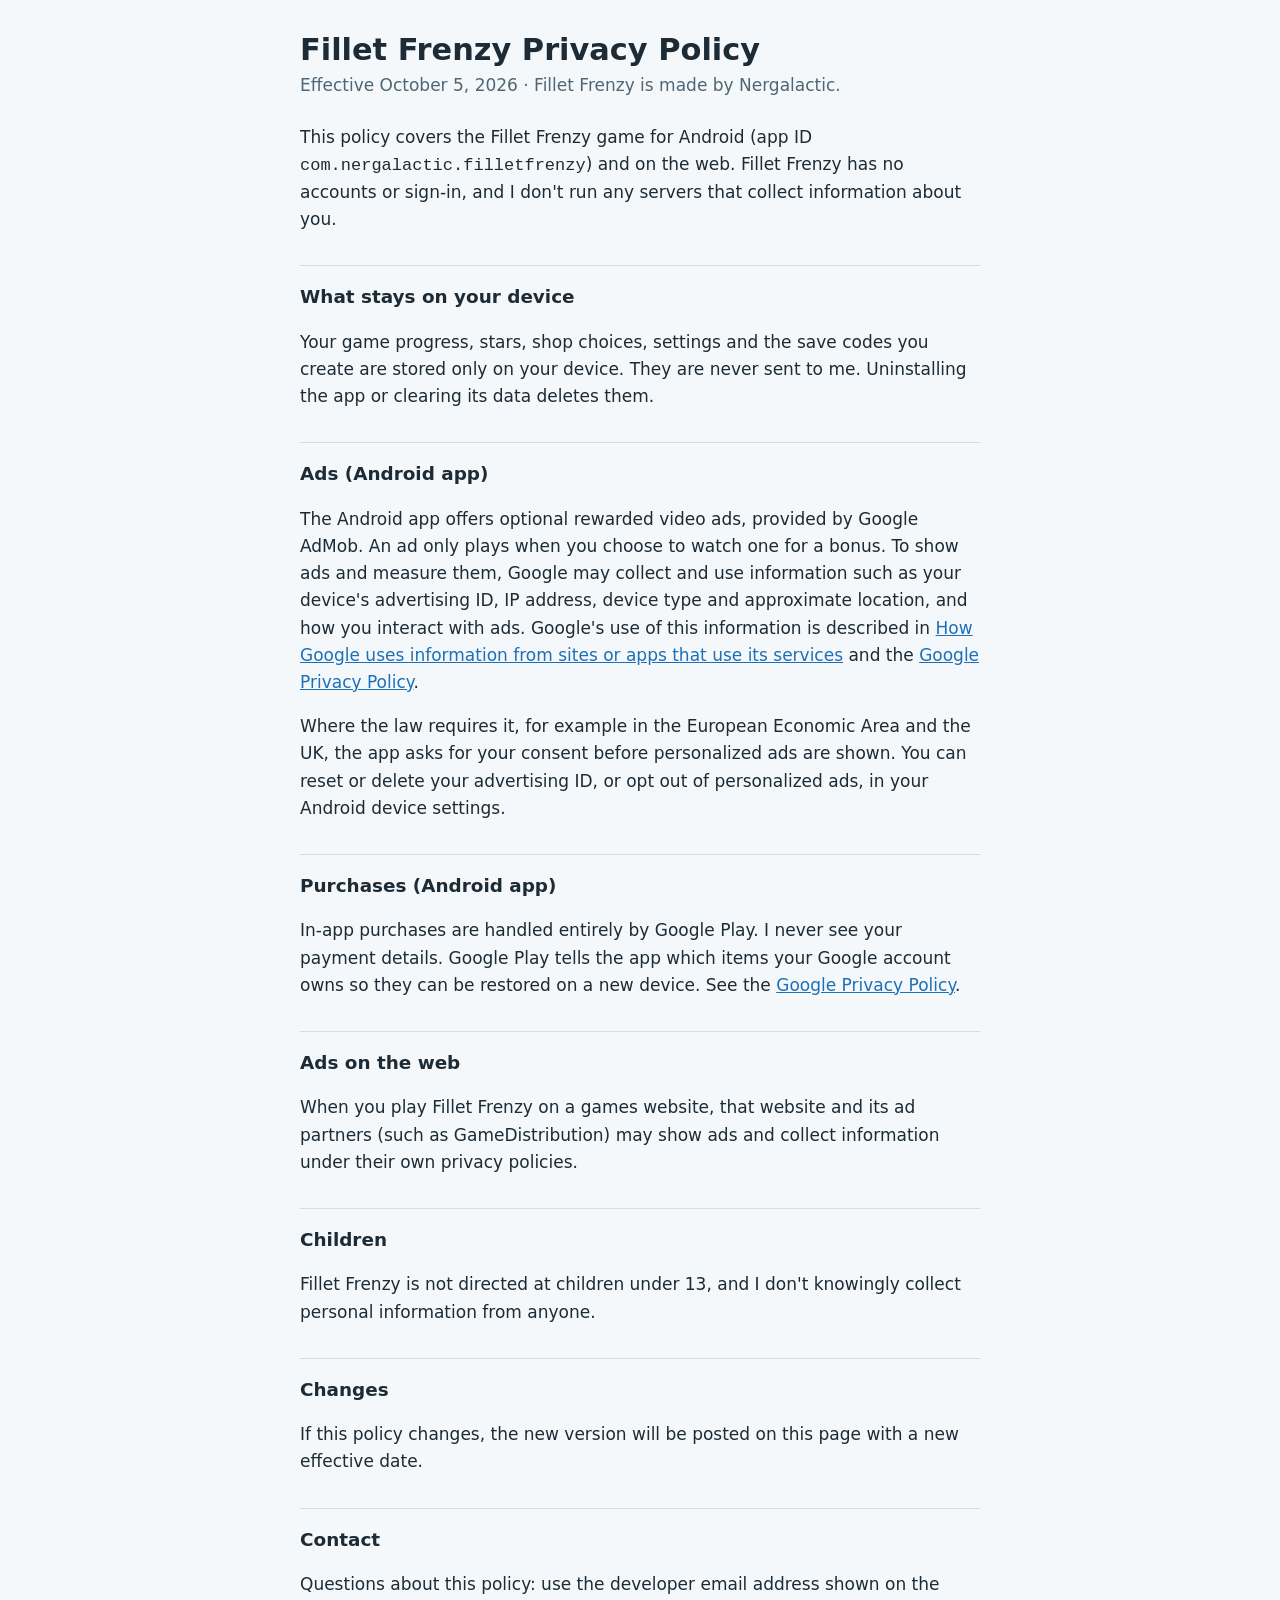
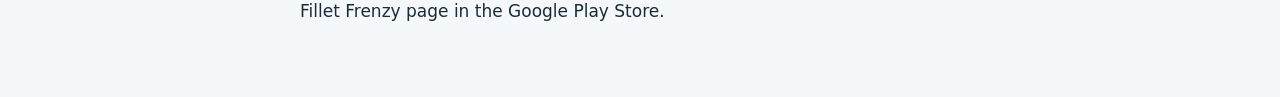
==== fillet-frenzy/privacy.html @ b7457f7f "Nergalactic site: home page and the Fillet Frenzy privacy policy The privacy policy lives at /fillet" ====
<!doctype html>
<html lang="en">
<head>
<meta charset="utf-8">
<meta name="viewport" content="width=device-width, initial-scale=1">
<title>Fillet Frenzy Privacy Policy</title>
<style>
  :root { --bg: #f4f8fa; --fg: #1d2b36; --muted: #4f6676; --line: #cfdde4; --link: #1d70b8; }
  @media (prefers-color-scheme: dark) { :root { --bg: #0f2230; --fg: #eef4f6; --muted: #a9c0cc; --line: #24455a; --link: #8fd0ff; } }
  body { background: var(--bg); color: var(--fg); font: 17px/1.6 system-ui, -apple-system, "Segoe UI", sans-serif; margin: 0; padding: 32px 16px 56px; }
  main { max-width: 680px; margin: 0 auto; }
  h1 { font-size: 1.9rem; line-height: 1.2; margin: 0 0 4px; }
  h2 { font-size: 1.15rem; margin: 32px 0 6px; padding-top: 16px; border-top: 1px solid var(--line); }
  p, li { color: var(--fg); }
  .meta { color: var(--muted); margin: 0 0 24px; }
  a { color: var(--link); }
</style>
</head>
<body>
<main>
<h1>Fillet Frenzy Privacy Policy</h1>
<p class="meta">Effective October 5, 2026 · Fillet Frenzy is made by Nergalactic.</p>

<p>This policy covers the Fillet Frenzy game for Android (app ID <code>com.nergalactic.filletfrenzy</code>) and on the web. Fillet Frenzy has no accounts or sign-in, and I don't run any servers that collect information about you.</p>

<h2>What stays on your device</h2>
<p>Your game progress, stars, shop choices, settings and the save codes you create are stored only on your device. They are never sent to me. Uninstalling the app or clearing its data deletes them.</p>

<h2>Ads (Android app)</h2>
<p>The Android app offers optional rewarded video ads, provided by Google AdMob. An ad only plays when you choose to watch one for a bonus. To show ads and measure them, Google may collect and use information such as your device's advertising ID, IP address, device type and approximate location, and how you interact with ads. Google's use of this information is described in <a href="https://policies.google.com/technologies/partner-sites">How Google uses information from sites or apps that use its services</a> and the <a href="https://policies.google.com/privacy">Google Privacy Policy</a>.</p>
<p>Where the law requires it, for example in the European Economic Area and the UK, the app asks for your consent before personalized ads are shown. You can reset or delete your advertising ID, or opt out of personalized ads, in your Android device settings.</p>

<h2>Purchases (Android app)</h2>
<p>In-app purchases are handled entirely by Google Play. I never see your payment details. Google Play tells the app which items your Google account owns so they can be restored on a new device. See the <a href="https://policies.google.com/privacy">Google Privacy Policy</a>.</p>

<h2>Ads on the web</h2>
<p>When you play Fillet Frenzy on a games website, that website and its ad partners (such as GameDistribution) may show ads and collect information under their own privacy policies.</p>

<h2>Children</h2>
<p>Fillet Frenzy is not directed at children under 13, and I don't knowingly collect personal information from anyone.</p>

<h2>Changes</h2>
<p>If this policy changes, the new version will be posted on this page with a new effective date.</p>

<h2>Contact</h2>
<p>Questions about this policy: use the developer email address shown on the Fillet Frenzy page in the Google Play Store.</p>
</main>
</body>
</html>
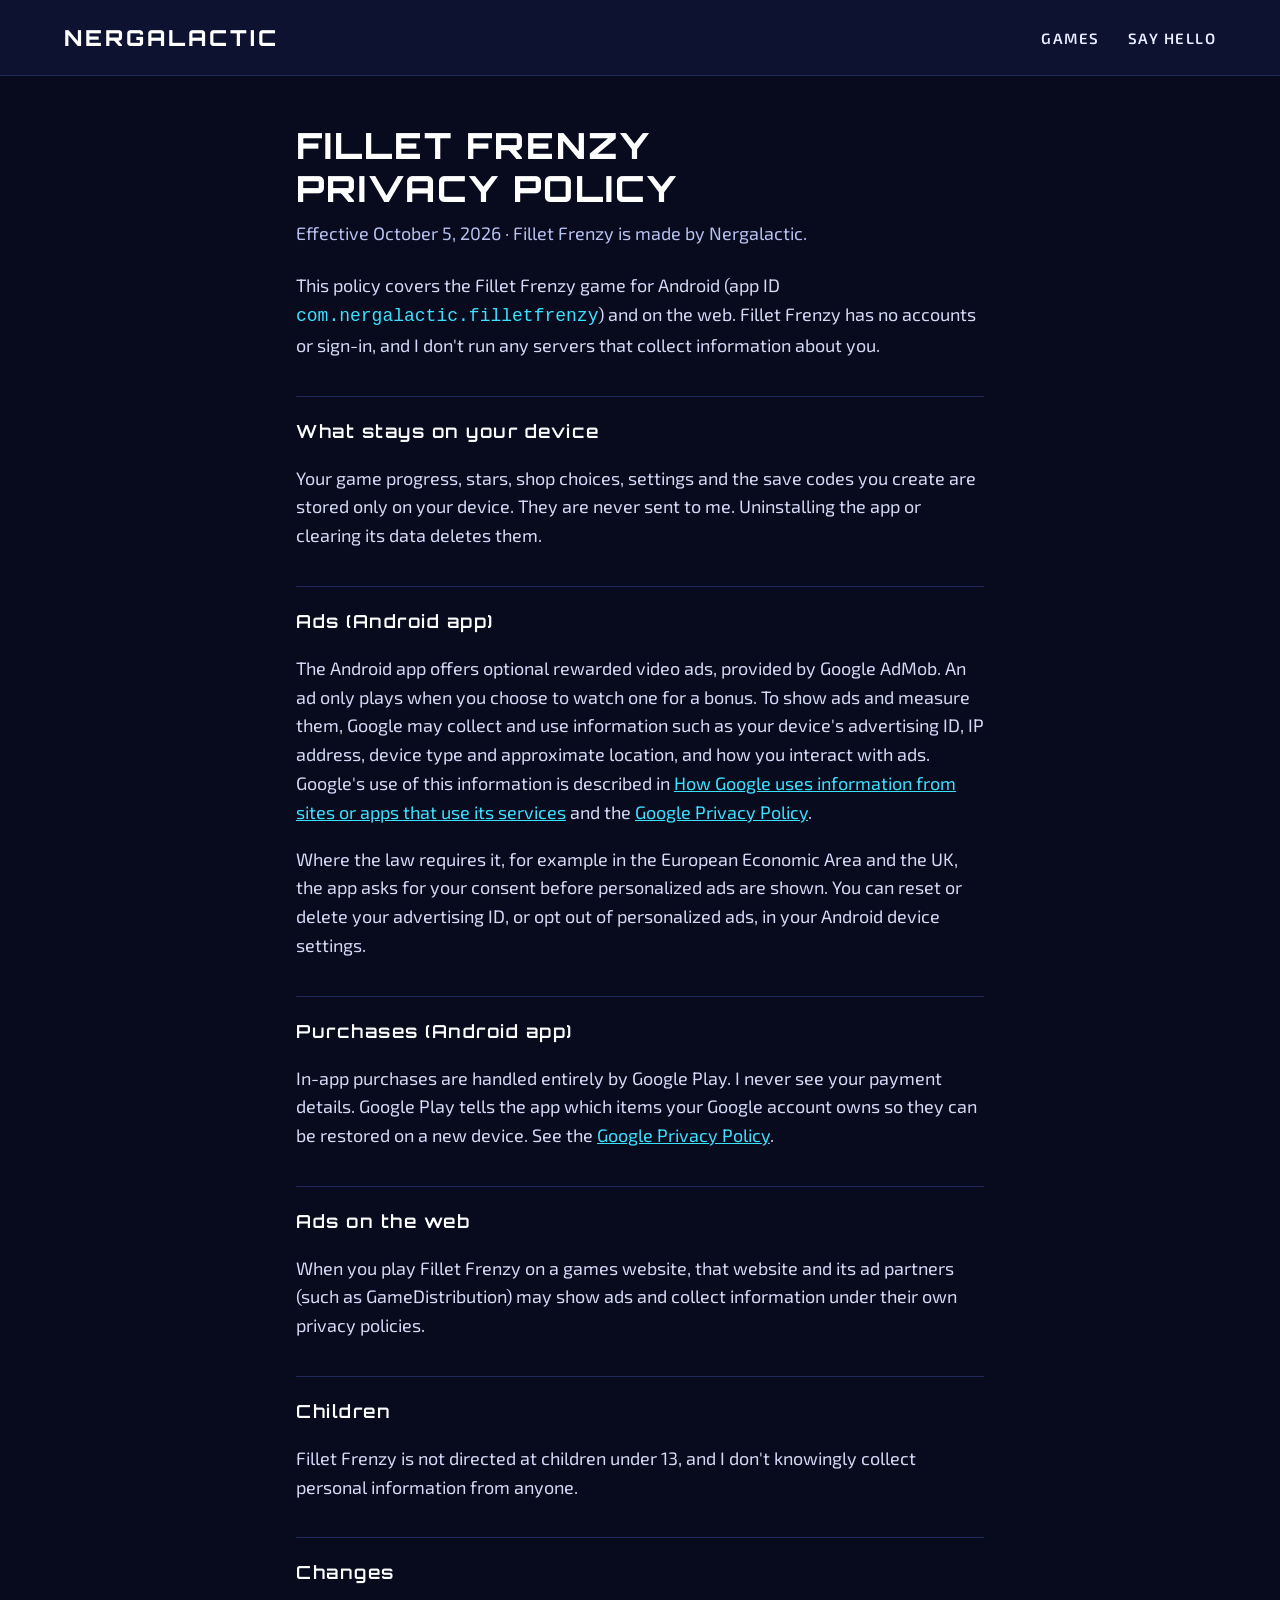
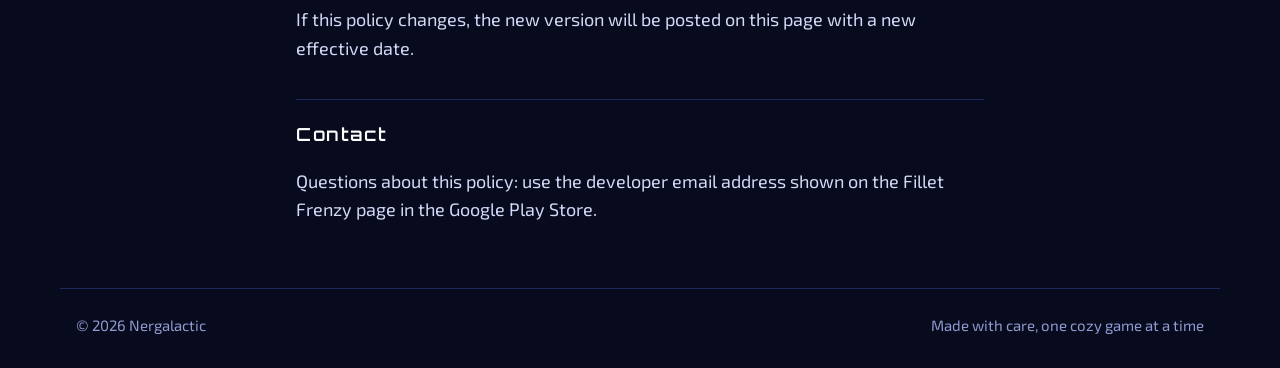
==== commit 927a443b: "Nergalactic site: galaxy look with cozy words Home page in the nergalactic.com spirit: deep space wi" ====
--- a/fillet-frenzy/privacy.html
+++ b/fillet-frenzy/privacy.html
@@ -4,21 +4,24 @@
 <meta charset="utf-8">
 <meta name="viewport" content="width=device-width, initial-scale=1">
 <title>Fillet Frenzy Privacy Policy</title>
+<link rel="stylesheet" href="https://fonts.googleapis.com/css2?family=Orbitron:wght@600;800&family=Exo+2:wght@400;600&display=swap">
+<link rel="stylesheet" href="../site.css">
 <style>
-  :root { --bg: #f4f8fa; --fg: #1d2b36; --muted: #4f6676; --line: #cfdde4; --link: #1d70b8; }
-  @media (prefers-color-scheme: dark) { :root { --bg: #0f2230; --fg: #eef4f6; --muted: #a9c0cc; --line: #24455a; --link: #8fd0ff; } }
-  body { background: var(--bg); color: var(--fg); font: 17px/1.6 system-ui, -apple-system, "Segoe UI", sans-serif; margin: 0; padding: 32px 16px 56px; }
-  main { max-width: 680px; margin: 0 auto; }
-  h1 { font-size: 1.9rem; line-height: 1.2; margin: 0 0 4px; }
-  h2 { font-size: 1.15rem; margin: 32px 0 6px; padding-top: 16px; border-top: 1px solid var(--line); }
-  p, li { color: var(--fg); }
-  .meta { color: var(--muted); margin: 0 0 24px; }
-  a { color: var(--link); }
+  .policy { max-width: 720px; margin: 0 auto; padding: 48px 16px 0; }
+  .policy h1 { font-weight: 800; font-size: clamp(26px, 4vw, 36px); letter-spacing: 2px; line-height: 1.2; margin-bottom: 8px; }
+  .policy h2 { font-weight: 600; font-size: 18px; letter-spacing: 1.5px; margin: 36px 0 8px; padding-top: 20px; border-top: 1px solid #1f2a5c; }
+  .policy p { color: #d3d9f7; }
+  .policy .meta { color: var(--muted); margin: 0 0 24px; }
+  .policy code { color: var(--cyan); }
 </style>
 </head>
 <body>
-<main>
-<h1>Fillet Frenzy Privacy Policy</h1>
+<header class="bar">
+  <a class="logo" href="../">NERGALACTIC</a>
+  <nav><a href="../#games">GAMES</a><a href="../#hello">SAY HELLO</a></nav>
+</header>
+<main class="policy">
+<h1>FILLET FRENZY PRIVACY POLICY</h1>
 <p class="meta">Effective October 5, 2026 · Fillet Frenzy is made by Nergalactic.</p>
 
 <p>This policy covers the Fillet Frenzy game for Android (app ID <code>com.nergalactic.filletfrenzy</code>) and on the web. Fillet Frenzy has no accounts or sign-in, and I don't run any servers that collect information about you.</p>
@@ -45,5 +48,6 @@
 <h2>Contact</h2>
 <p>Questions about this policy: use the developer email address shown on the Fillet Frenzy page in the Google Play Store.</p>
 </main>
+<footer class="foot"><span>© 2026 Nergalactic</span><span>Made with care, one cozy game at a time</span></footer>
 </body>
 </html>
--- a/site.css
+++ b/site.css
@@ -0,0 +1,62 @@
+/* Nergalactic: deep space, nebula glow, bold all-caps headings, cozy words */
+:root {
+  --space: #080b1d;
+  --panel: #10163a;
+  --bar: #0d1230;
+  --line: #263372;
+  --star: #e8ecff;
+  --muted: #b8c2f0;
+  --cyan: #3ee0ff;
+  --violet: #b45cff;
+  --display: 'Orbitron', 'Exo 2', system-ui, sans-serif;
+  --body: 'Exo 2', system-ui, sans-serif;
+  color-scheme: dark;
+}
+* { box-sizing: border-box; }
+html { scroll-behavior: smooth; }
+@media (prefers-reduced-motion: reduce) { html { scroll-behavior: auto; } }
+body { margin: 0; background: var(--space); color: var(--star); font: 18px/1.6 var(--body); }
+a { color: var(--cyan); }
+a:hover { color: #9ef0ff; }
+a:focus-visible { outline: 3px solid var(--cyan); outline-offset: 3px; border-radius: 4px; }
+h1, h2, h3 { font-family: var(--display); color: #fff; margin: 0; text-wrap: balance; }
+
+.bar { display: flex; flex-wrap: wrap; gap: 12px 32px; align-items: center; justify-content: space-between; padding: 20px clamp(16px, 5vw, 64px); background: var(--bar); border-bottom: 1px solid #1f2a5c; }
+.logo { font-family: var(--display); font-weight: 800; font-size: 22px; letter-spacing: 3px; color: #fff; text-decoration: none; }
+.bar nav { display: flex; gap: 28px; }
+.bar nav a { color: var(--star); text-decoration: none; font-weight: 600; font-size: 15px; letter-spacing: 1.5px; }
+.bar nav a:hover { color: var(--cyan); }
+
+.hero { position: relative; min-height: 460px; display: flex; align-items: center; justify-content: center; text-align: center; padding: 72px 16px;
+  background: radial-gradient(ellipse 50% 60% at 20% 40%, #3a1f6e 0%, transparent 70%), radial-gradient(ellipse 55% 65% at 82% 62%, #12406e 0%, transparent 70%), var(--space); overflow: hidden; }
+#stars { position: absolute; inset: 0; width: 100%; height: 100%; }
+.hero-text { position: relative; max-width: 960px; display: flex; flex-direction: column; align-items: center; gap: 22px; }
+.hero h1 { font-weight: 800; font-size: clamp(32px, 5.6vw, 62px); line-height: 1.08; letter-spacing: 3px; }
+.hero p { margin: 0; font-size: clamp(18px, 2vw, 21px); color: var(--muted); max-width: 40ch; }
+.actions { display: flex; flex-wrap: wrap; gap: 14px; justify-content: center; margin-top: 6px; }
+.btn { font-family: var(--display); font-weight: 600; font-size: 15px; letter-spacing: 2px; padding: 15px 26px; border-radius: 6px; text-decoration: none; background: var(--cyan); color: #06101f; }
+.btn:hover { background: #8aecff; color: #06101f; }
+.btn.ghost { background: transparent; color: var(--star); border: 2px solid var(--line); padding: 13px 24px; }
+.btn.ghost:hover { border-color: var(--cyan); color: var(--cyan); }
+
+.wrap { max-width: 1160px; margin: 0 auto; padding: 56px 16px 0; }
+.wrap > h2 { font-weight: 600; font-size: 26px; letter-spacing: 3px; text-align: center; margin-bottom: 24px; }
+
+.game { display: flex; flex-wrap: wrap; background: var(--panel); border: 1px solid var(--line); border-radius: 10px; overflow: hidden; }
+.game > img { flex: 1 1 420px; min-width: 0; width: 100%; height: auto; max-width: 600px; object-fit: cover; display: block; }
+.game-text { flex: 1 1 320px; min-width: 0; padding: 28px 32px; display: flex; flex-direction: column; gap: 14px; justify-content: center; }
+.game-title { display: flex; align-items: center; gap: 14px; }
+.game-title img { border-radius: 14px; }
+.game h3 { font-weight: 800; font-size: 26px; letter-spacing: 2px; }
+.game p { margin: 0; color: #c3ccf5; }
+.game-links { display: flex; flex-wrap: wrap; gap: 14px 22px; align-items: center; font-size: 16px; }
+.soon { border: 2px solid var(--cyan); color: var(--cyan); font-weight: 600; font-size: 14px; letter-spacing: 1.5px; padding: 10px 18px; border-radius: 6px; }
+
+.hello { display: flex; flex-wrap: wrap; gap: 18px 32px; align-items: center; justify-content: space-between; padding: 32px; border-radius: 10px; background: var(--violet); color: #160a2b; }
+.hello h2 { color: #160a2b; font-weight: 800; font-size: 24px; letter-spacing: 2px; margin-bottom: 6px; }
+.hello p { margin: 0; }
+.mail { color: #160a2b; font-weight: 600; font-size: 20px; }
+.mail:hover { color: #000; }
+.mail:focus-visible { outline-color: #160a2b; }
+
+.foot { display: flex; flex-wrap: wrap; gap: 8px 24px; justify-content: space-between; max-width: 1160px; margin: 64px auto 0; padding: 24px 16px 32px; border-top: 1px solid #1f2a5c; color: #8f9ad0; font-size: 15px; }
